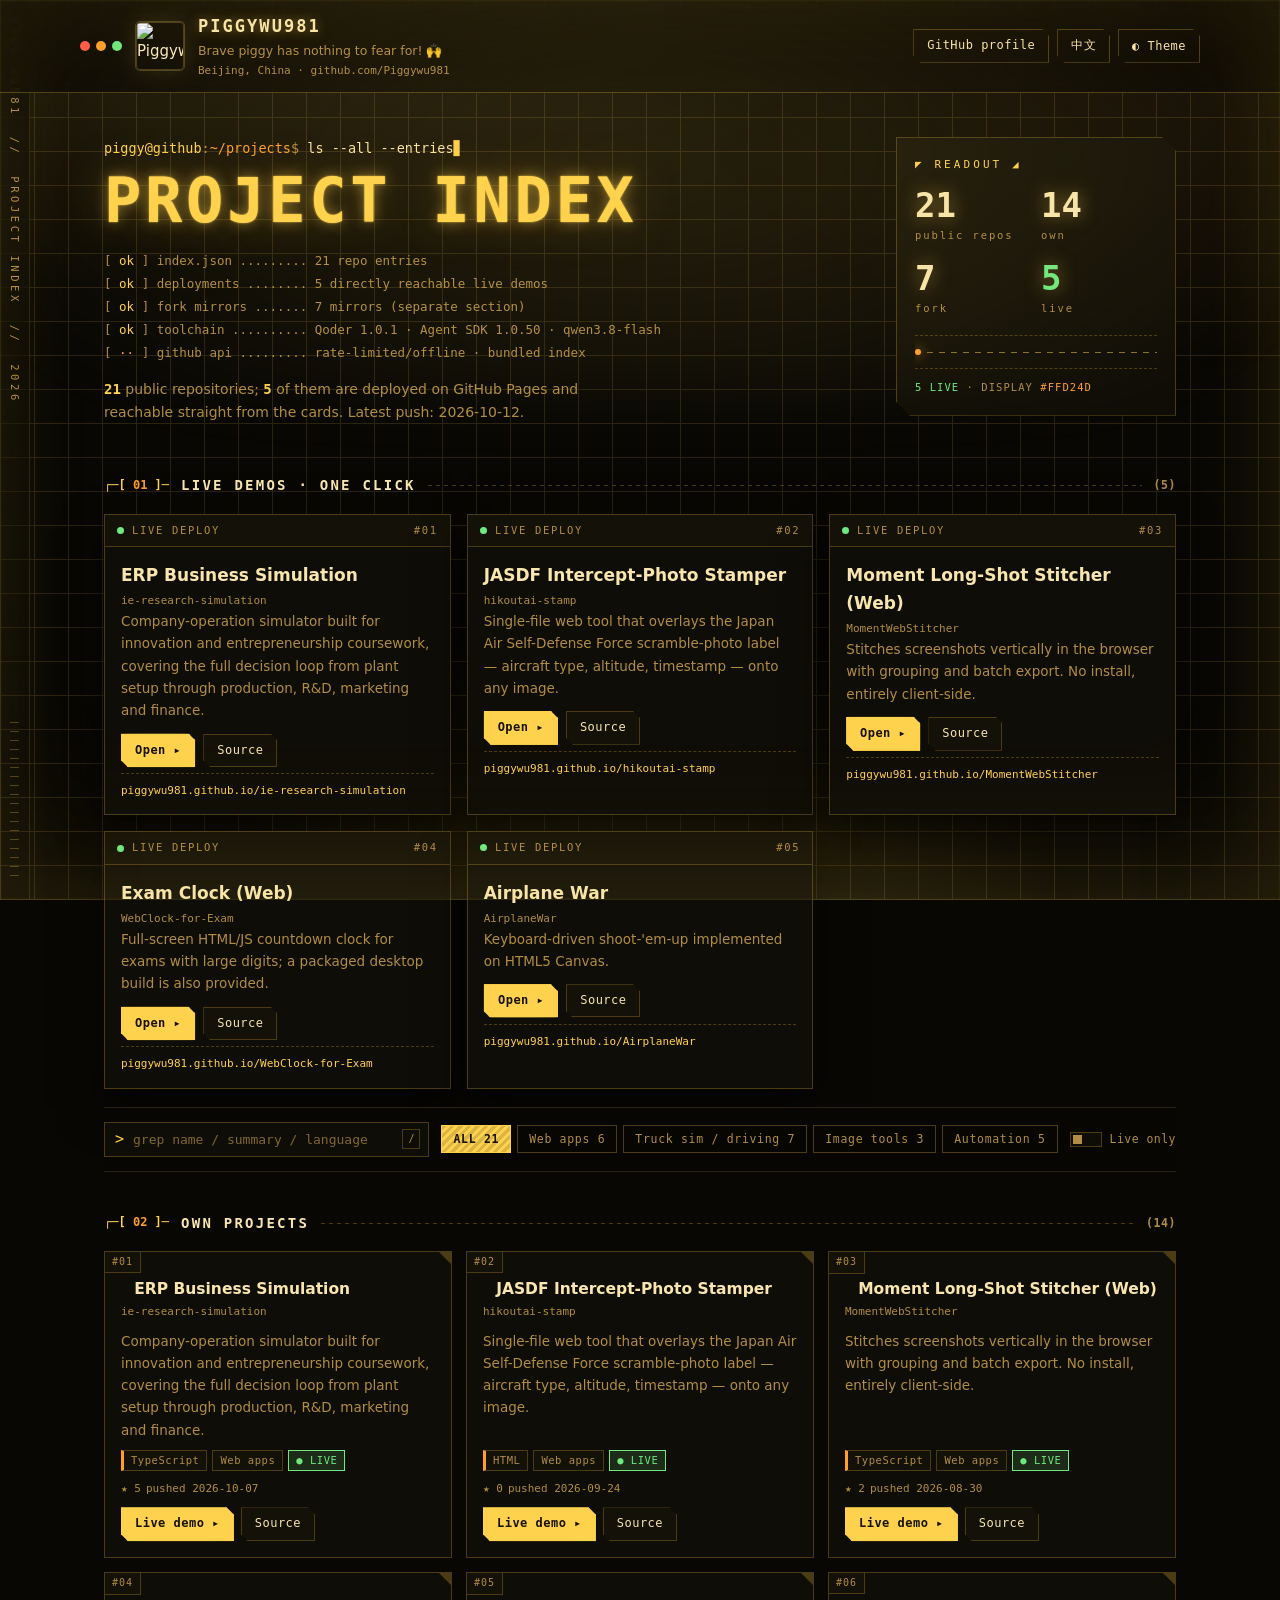
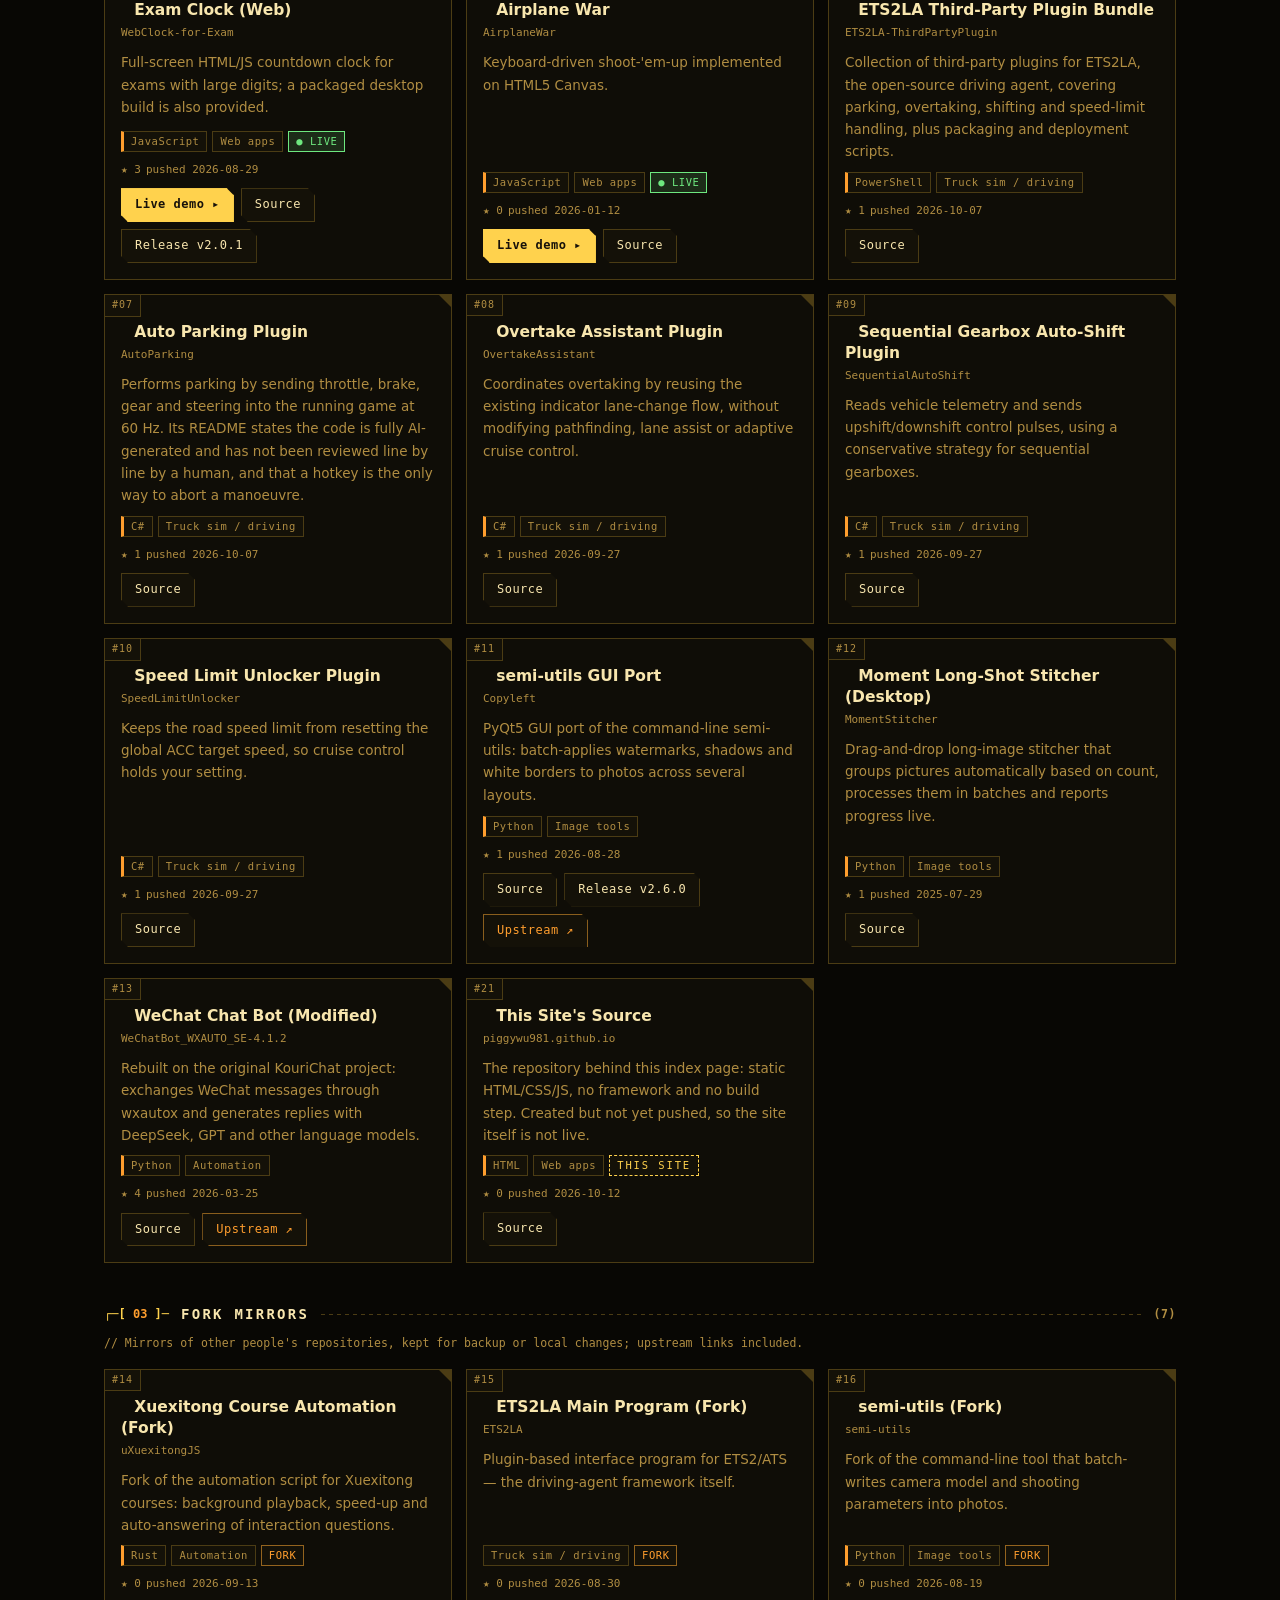
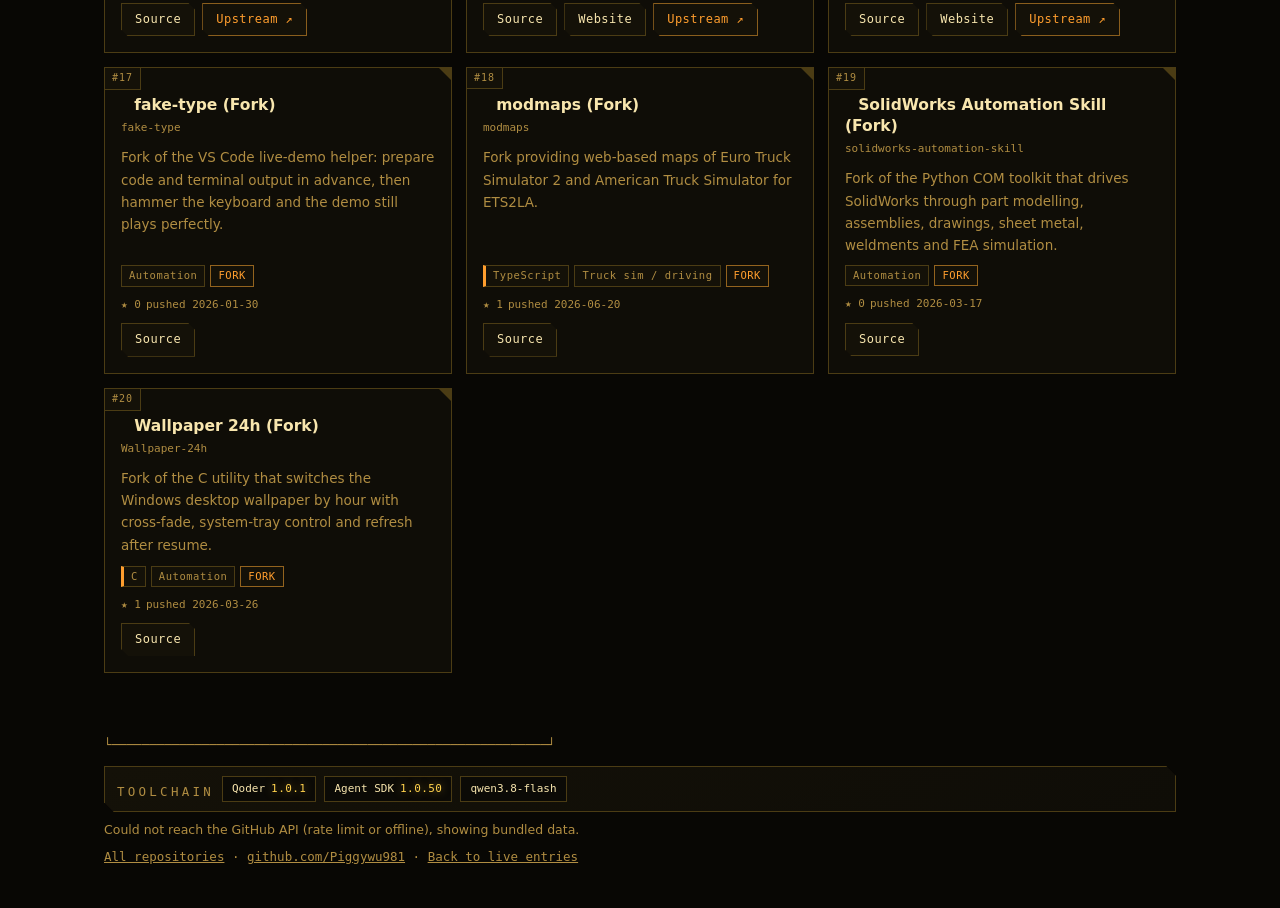
==== index.html @ a6514dde "feat: bilingual project index site for all public repos The GitHub Pages user site was empty, so vis" ====
<!DOCTYPE html>
<html lang="en" data-theme="dark">
<head>
<meta charset="utf-8">
<meta name="viewport" content="width=device-width, initial-scale=1">
<title>Piggywu981 · Project Index</title>
<meta name="description" content="Every public project by Piggywu981 in one place: live demos, source and downloads.">
<meta name="color-scheme" content="dark light">
<link rel="icon" href="data:image/svg+xml,<svg xmlns='http://www.w3.org/2000/svg' viewBox='0 0 32 32'><rect width='32' height='32' fill='%23080704'/><text x='4' y='23' font-size='20' fill='%23ffd24d' font-family='monospace'>%3E_%3C/text></svg>">
<link rel="stylesheet" href="assets/style.css">
</head>
<body>
<div class="el" aria-hidden="true">
  <span class="el-edge"></span>
  <span class="el-bloom"></span>
</div>

<div class="rail" aria-hidden="true">
  <span class="rail-text">PIGGYWU981&nbsp;&nbsp;//&nbsp;&nbsp;PROJECT&nbsp;INDEX&nbsp;&nbsp;//&nbsp;&nbsp;2026</span>
  <span class="rail-ticks"></span>
</div>

<header class="topbar">
  <div class="wrap topbar-inner">
    <span class="chrome" aria-hidden="true"><i></i><i></i><i></i></span>
    <img class="avatar" src="https://avatars.githubusercontent.com/u/67211263?v=4" alt="Piggywu981" width="48" height="48">
    <div class="idblock">
      <h1>Piggywu981</h1>
      <p class="bio">Brave piggy has nothing to fear for! 🙌</p>
      <p class="meta-line" id="profile-meta" data-i18n="metaLine">Beijing, China · github.com/Piggywu981</p>
    </div>
    <div class="actions">
      <a class="btn btn-ghost" href="https://github.com/Piggywu981" target="_blank" rel="noopener" data-i18n="github">GitHub profile</a>
      <button id="lang-toggle" class="btn btn-ghost" type="button" lang="zh" aria-label="切换到中文">中文</button>
      <button id="theme-toggle" class="btn btn-ghost" type="button" data-i18n="themeBtn" data-i18n-al="themeBtnAl" aria-label="Toggle light or dark theme">◐ Theme</button>
    </div>
  </div>
</header>

<main class="wrap">
  <section class="hero" aria-label="Overview">
    <div class="hero-left">
      <p class="prompt"><span class="user">piggy@github</span><span class="sep">:</span><span class="path">~/projects</span><span class="dollar">$</span> <span class="typed">ls --all --entries</span><span class="caret" aria-hidden="true">▊</span></p>
      <h2 class="wordmark">PROJECT INDEX</h2>
      <pre class="bootlog" id="bootlog" role="status" aria-live="polite">[ ok ] index.json ......... 21 repo entries
[ ok ] deployments ........ 5 directly reachable live demos
[ ok ] fork mirrors ....... 7 mirrors (separate section)
[ ok ] toolchain .......... —
[ ·· ] github api ......... syncing</pre>
      <p class="hero-stats" id="hero-stats"></p>
    </div>

    <aside class="panel readout" aria-label="Readout">
      <p class="panel-title" data-i18n="readoutTitle">◤ READOUT ◢</p>
      <div class="rd-grid">
        <div class="rd"><b data-stat="total">0</b><span data-i18n="rd.total">public repos</span></div>
        <div class="rd"><b data-stat="own">0</b><span data-i18n="rd.own">own</span></div>
        <div class="rd"><b data-stat="fork">0</b><span data-i18n="rd.fork">fork</span></div>
        <div class="rd rd-live"><b data-stat="live">0</b><span data-i18n="rd.live">live</span></div>
      </div>
      <div class="scope" aria-hidden="true"><span class="scope-line"></span><span class="scope-dot"></span></div>
      <p class="panel-foot"><span id="live-label">5 LIVE</span> · <span data-i18n="panelFootColor">DISPLAY</span> <span class="amber">#FFD24D</span></p>
    </aside>
  </section>

  <section id="live-section" aria-labelledby="live-title">
    <h2 id="live-title" class="section-title"><span class="frame">┌─[ <b>01</b> ]─</span><span class="sec-name" data-i18n="sections.live">Live demos · one click</span><span class="rule"></span><span class="count" id="live-count"></span></h2>
    <div class="live-grid" id="live-grid"></div>
  </section>

  <nav class="toolbar" aria-label="Filters" data-i18n-al="toolbarAl">
    <div class="searchbox">
      <span class="search-prompt" aria-hidden="true">&gt;</span>
      <input id="search" type="search" data-i18n-ph="searchPh" data-i18n-al="searchAl" placeholder="grep name / summary / language　(press / to focus)" aria-label="Search projects">
      <kbd aria-hidden="true">/</kbd>
    </div>
    <div class="chips" id="chips" role="group" aria-label="Filter by category" data-i18n-al="filterAl"></div>
    <label class="switch">
      <input type="checkbox" id="only-live">
      <span class="track" aria-hidden="true"></span>
      <span data-i18n="onlyLive">Live only</span>
    </label>
  </nav>

  <section id="own-section" aria-labelledby="own-title">
    <h2 id="own-title" class="section-title"><span class="frame">┌─[ <b>02</b> ]─</span><span class="sec-name" data-i18n="sections.own">Own projects</span><span class="rule"></span><span class="count" id="own-count"></span></h2>
    <div class="grid" id="own-grid"></div>
  </section>

  <section id="fork-section" aria-labelledby="fork-title">
    <h2 id="fork-title" class="section-title"><span class="frame">┌─[ <b>03</b> ]─</span><span class="sec-name" data-i18n="sections.fork">Fork mirrors</span><span class="rule"></span><span class="count" id="fork-count"></span></h2>
    <p class="fork-note" data-i18n="forkNote">// Mirrors of other people's repositories, kept for backup or local changes; upstream links included.</p>
    <div class="grid" id="fork-grid"></div>
  </section>

  <p class="empty" id="empty" hidden><span class="fail">exit 1</span> — <span data-i18n="empty">No project matches. Try another keyword.</span></p>
</main>

<footer class="foot">
  <div class="wrap">
    <p class="foot-rule" aria-hidden="true">└──────────────────────────────────────────────────────────┘</p>
    <div class="plate" id="toolchain" aria-label="Tooling and model versions for this page" data-i18n-al="foot.syncAl"></div>
    <p id="sync-state" data-i18n="syncLine.idle">Project data ships inside the page; on load it tries to refresh stars and push dates from the GitHub API.</p>
    <p class="foot-links">
      <a href="https://github.com/Piggywu981?tab=repositories" target="_blank" rel="noopener" data-i18n="links.allRepos">All repositories</a> ·
      <a href="https://github.com/Piggywu981" target="_blank" rel="noopener">github.com/Piggywu981</a> ·
      <a href="#live-section" data-i18n="links.top">Back to live entries</a>
    </p>
  </div>
</footer>

<script src="assets/projects.js"></script>
<script src="assets/i18n.js"></script>
<script src="assets/app.js"></script>
</body>
</html>
---- assets/style.css ----
/* ============================================================
   PROJECT INDEX — EL panel + HP 37900D 仪器黄
   暗底高饱和黄读数、边缘漏光、逆变器闪烁；橙为告警、绿仅标 LIVE
   ============================================================ */

:root[data-theme="dark"] {
  --bg: #080704;
  --bg-2: #0b0a06;
  --surface: #0f0d07;
  --surface-2: #141108;
  --line: #4b3c14;
  --line-soft: #2a2210;
  --text: #f8e6ae;
  --muted: #b08d42;
  --phos: #ffd24d;
  --phos-ink: #17110a;
  --phos-dim: rgba(255, 210, 77, .13);
  --phos-glow: rgba(255, 210, 77, .5);
  --amber: #ff9e2e;
  --live: #6ee87f;
  --rose: #ff5a4a;
  --shadow: 0 18px 40px rgba(0, 0, 0, .6);
}

:root[data-theme="light"] {
  --bg: #f2eddd;
  --bg-2: #eae3cd;
  --surface: #faf6ea;
  --surface-2: #f2ecdb;
  --line: #d3c49a;
  --line-soft: #e0d6b8;
  --text: #241d08;
  --muted: #6b5c26;
  --phos: #7a5a00;
  --phos-ink: #fffbef;
  --phos-dim: rgba(122, 90, 0, .13);
  --phos-glow: rgba(122, 90, 0, .16);
  --amber: #8a4c00;
  --live: #14603a;
  --rose: #a3271b;
  --shadow: 0 12px 26px rgba(110, 90, 30, .14);
}

:root {
  --mono: "Cascadia Mono", "Cascadia Code", ui-monospace, Consolas, "DejaVu Sans Mono", "Sarasa Mono SC", "Courier New", monospace;
  --sans: "Segoe UI", "PingFang SC", "Hiragino Sans GB", "Microsoft YaHei", system-ui, sans-serif;
}

* { box-sizing: border-box; }

html { scroll-behavior: smooth; }

body {
  margin: 0;
  font-family: var(--sans);
  font-size: 15px;
  line-height: 1.65;
  color: var(--text);
  background-color: var(--bg);
  background-image:
    repeating-linear-gradient(0deg, var(--line-soft) 0 1px, transparent 1px 34px),
    repeating-linear-gradient(90deg, var(--line-soft) 0 1px, transparent 1px 34px);
  background-attachment: fixed;
  -webkit-font-smoothing: antialiased;
}

/* EL 背光板：整片均匀冷光，带逆变器特有的极慢明暗呼吸 */
body::before {
  content: ""; position: fixed; inset: 0; z-index: -1; pointer-events: none;
  background:
    radial-gradient(1000px 560px at 14% -10%, var(--phos-dim), transparent 70%),
    radial-gradient(760px 460px at 94% 6%, rgba(255, 157, 60, .06), transparent 70%),
    radial-gradient(620px 520px at 50% 108%, var(--phos-dim), transparent 72%);
  animation: hum 6.5s ease-in-out infinite;
}

@keyframes hum { 0%, 100% { opacity: .82; } 50% { opacity: 1; } }

::selection { background: var(--phos); color: var(--phos-ink); }

::-webkit-scrollbar { width: 11px; height: 11px; }
::-webkit-scrollbar-track { background: var(--bg-2); }
::-webkit-scrollbar-thumb { background: var(--line); border: 2px solid var(--bg-2); }
::-webkit-scrollbar-thumb:hover { background: var(--phos); }

.wrap { max-width: 1120px; margin: 0 auto; padding: 0 24px; }
a { color: inherit; }

/* ---------------- EL panel overlay ---------------- */
/* 没有扫描线：EL 是一整片均匀背光，光只从边缘漏出来 */
.el { position: fixed; inset: 0; z-index: 90; pointer-events: none; }
.el-edge {
  position: absolute; inset: 0;
  box-shadow:
    inset 0 0 100px rgba(255, 210, 77, .09),
    inset 0 0 3px rgba(255, 210, 77, .16),
    inset 0 -70px 120px rgba(255, 210, 77, .05);
}
.el-bloom {
  position: absolute; left: -20%; right: -20%; top: -10%; height: 55vh;
  background: radial-gradient(60% 100% at 50% 50%, var(--phos-dim), transparent 70%);
  filter: blur(30px);
  animation: bloom 11s ease-in-out infinite;
}
:root[data-theme="light"] .el-edge { box-shadow: inset 0 0 90px rgba(122, 90, 0, .06); }
:root[data-theme="light"] .el-bloom { opacity: .5; }

@keyframes bloom {
  0% { transform: translateX(-12%); opacity: .5; }
  50% { transform: translateX(12%); opacity: 1; }
  100% { transform: translateX(-12%); opacity: .5; }
}

/* ---------------- left rail ---------------- */
.rail {
  position: fixed; left: 0; top: 0; bottom: 0; width: 30px; z-index: 4;
  display: flex; flex-direction: column; align-items: center; justify-content: space-between;
  padding: 18px 0; border-right: 1px solid var(--line-soft);
  background: linear-gradient(180deg, var(--bg-2), transparent);
}
.rail-text {
  writing-mode: vertical-rl; text-orientation: mixed;
  font-family: var(--mono); font-size: 10.5px; letter-spacing: .34em;
  color: var(--muted); text-transform: uppercase;
}
.rail-ticks {
  width: 9px; height: 160px;
  background: repeating-linear-gradient(180deg, var(--line) 0 1px, transparent 1px 9px);
}
@media (max-width: 1180px) { .rail { display: none; } }

/* ---------------- topbar ---------------- */
.topbar {
  position: sticky; top: 0; z-index: 20;
  border-bottom: 1px solid var(--line);
  background: color-mix(in srgb, var(--bg) 78%, transparent);
  backdrop-filter: blur(12px) saturate(1.3);
}
.topbar-inner { display: flex; align-items: center; gap: 14px; padding: 12px 0; }

.chrome { display: flex; gap: 6px; align-items: center; }
.chrome i { width: 10px; height: 10px; border-radius: 50%; background: var(--line); }
.chrome i:nth-child(1) { background: var(--rose); }
.chrome i:nth-child(2) { background: var(--amber); }
.chrome i:nth-child(3) { background: var(--live); }

.avatar {
  border-radius: 4px; border: 1px solid var(--line);
  filter: saturate(.8) contrast(1.05);
}
:root[data-theme="dark"] .avatar { box-shadow: 0 0 0 1px rgba(255, 210, 77, .22), 0 0 20px rgba(255, 210, 77, .15); }

.idblock { flex: 1; min-width: 0; }
.idblock h1 {
  margin: 0; font-family: var(--mono); font-size: 17px; letter-spacing: .12em; text-transform: uppercase;
}
:root[data-theme="dark"] .idblock h1 { text-shadow: 0 0 12px var(--phos-glow); }
.bio { margin: 1px 0 0; font-size: 12.5px; color: var(--muted); }
.meta-line { margin: 0; font-family: var(--mono); font-size: 11px; color: var(--muted); }
.actions { display: flex; gap: 8px; flex-shrink: 0; }

/* ---------------- hero ---------------- */
.hero {
  display: grid; grid-template-columns: 1fr 280px; gap: 28px; align-items: start;
  padding: 44px 0 10px;
}
.prompt { margin: 0 0 12px; font-family: var(--mono); font-size: 13.5px; color: var(--muted); }
.prompt .user { color: var(--phos); }
.prompt .path { color: var(--amber); }
.prompt .dollar { color: var(--muted); }
.prompt .typed {
  display: inline-block; color: var(--text); overflow: hidden; white-space: nowrap;
  /* inline-block + overflow:hidden 会以下外边距边作基线，整块被抬高；盒高正好等于 line-height，
     用 bottom 对齐行盒底边即可与前后片段同高 */
  vertical-align: bottom;
  animation: type 1.1s steps(18, end) .2s both;
}
.caret { color: var(--phos); animation: blink 1s steps(2, start) infinite; }

/* 18 = "ls --all --entries" 的字符数；改文案要同步改这里和 steps() */
@keyframes type { from { width: 0; } to { width: 18ch; } }
@keyframes blink { to { visibility: hidden; } }

.wordmark {
  position: relative; margin: 0 0 18px; display: inline-block;
  font-family: var(--mono); font-weight: 700;
  font-size: clamp(30px, 6.4vw, 62px); line-height: .96; letter-spacing: .06em;
  text-transform: uppercase; color: var(--phos);
}
/* EL 背光不产生 RGB 色散：只有一层向外衰减的冷光晕 + 逆变器闪烁 */
:root[data-theme="dark"] .wordmark {
  text-shadow: 0 0 2px rgba(255, 210, 77, .85), 0 0 14px var(--phos-glow), 0 0 46px rgba(255, 210, 77, .3), 0 0 90px rgba(255, 210, 77, .15);
  animation: el-flicker 9s steps(1, end) infinite;
}
:root[data-theme="light"] .wordmark { color: var(--phos); text-shadow: none; }

@keyframes el-flicker {
  0%, 100% { opacity: 1; }
  61% { opacity: .94; }
  62% { opacity: 1; }
  78% { opacity: .87; }
  78.6% { opacity: 1; }
}

.bootlog {
  margin: 0 0 14px; font-family: var(--mono); font-size: 12.5px; line-height: 1.85;
  color: var(--muted); white-space: pre-wrap;
  animation: bootmask 1.5s steps(6, end) .1s both;
}
@keyframes bootmask { from { clip-path: inset(0 0 100% 0); } to { clip-path: inset(0 0 0 0); } }
/* 仪器语义：正常态走主迹线黄，进行中/待判定才用橙，告警用红 */
.ok { color: var(--phos); }
.run { color: var(--amber); }
.fail { color: var(--rose); }
.amber { color: var(--amber); }

.hero-stats { margin: 0; font-size: 14px; color: var(--muted); max-width: 58ch; }
.hero-stats strong { color: var(--phos); font-family: var(--mono); }

/* ---------------- readout panel ---------------- */
.panel {
  position: relative; padding: 18px; border: 1px solid var(--line);
  background: linear-gradient(165deg, var(--surface-2), var(--surface));
  clip-path: polygon(0 0, calc(100% - 14px) 0, 100% 14px, 100% 100%, 14px 100%, 0 calc(100% - 14px));
}
.panel-title {
  margin: 0 0 14px; font-family: var(--mono); font-size: 11px; letter-spacing: .28em;
  color: var(--phos); text-transform: uppercase;
}
.rd-grid { display: grid; grid-template-columns: 1fr 1fr; gap: 14px 10px; }
.rd { text-align: left; }
.rd b {
  display: block; font-family: var(--mono); font-weight: 700; font-size: 34px; line-height: 1;
  color: var(--text); font-variant-numeric: tabular-nums;
}
:root[data-theme="dark"] .rd b { text-shadow: 0 0 18px var(--phos-glow); }
.rd span { font-family: var(--mono); font-size: 10.5px; letter-spacing: .18em; color: var(--muted); }
.rd-live b { color: var(--live); }

.scope { position: relative; height: 34px; margin: 16px 0 10px; border-block: 1px dashed var(--line); overflow: hidden; }
.scope-line {
  position: absolute; left: 0; right: 0; top: 50%; height: 1px;
  background: repeating-linear-gradient(90deg, var(--phos) 0 6px, transparent 6px 12px);
  opacity: .5;
}
.scope-dot {
  position: absolute; top: 50%; left: 0; width: 6px; height: 6px; margin-top: -3px;
  border-radius: 50%; background: var(--amber); box-shadow: 0 0 12px var(--amber);
  animation: trace 3.4s cubic-bezier(.5, 0, .5, 1) infinite;
}
@keyframes trace { 0% { left: 0; } 50% { left: calc(100% - 6px); } 100% { left: 0; } }
.panel-foot { margin: 0; font-family: var(--mono); font-size: 10.5px; letter-spacing: .1em; color: var(--muted); }
#live-label { color: var(--live); }

/* ---------------- section titles ---------------- */
.section-title {
  display: flex; align-items: center; gap: 12px;
  margin: 40px 0 16px; font-family: var(--mono); font-size: 14px; font-weight: 600;
  letter-spacing: .16em; text-transform: uppercase;
}
.frame { color: var(--phos); font-size: 12px; letter-spacing: 0; }
.frame b { color: var(--amber); }
.rule { flex: 1; height: 1px; background: repeating-linear-gradient(90deg, var(--line) 0 4px, transparent 4px 8px); }
.count { color: var(--muted); font-size: 11.5px; letter-spacing: .05em; }
.fork-note { margin: -8px 0 16px; font-family: var(--mono); font-size: 11.5px; color: var(--muted); }

/* ---------------- live cards ---------------- */
.live-grid { display: grid; gap: 16px; grid-template-columns: repeat(auto-fill, minmax(320px, 1fr)); }

.live-card {
  position: relative; display: flex; flex-direction: column;
  border: 1px solid var(--line); background: var(--surface);
  box-shadow: var(--shadow);
  transition: border-color .18s ease, translate .18s ease, box-shadow .18s ease;
}
.live-card:hover { border-color: var(--phos); translate: 0 -3px; box-shadow: 0 0 0 1px var(--phos-dim), 0 20px 44px rgba(0, 0, 0, .5); }
.live-head {
  display: flex; align-items: center; gap: 8px; padding: 7px 12px;
  border-bottom: 1px solid var(--line); background: var(--surface-2);
  font-family: var(--mono); font-size: 10.5px; letter-spacing: .16em; color: var(--muted);
}
.pulse { width: 7px; height: 7px; border-radius: 50%; background: var(--live); box-shadow: 0 0 0 0 rgba(110, 232, 127, .5); animation: pulse 1.6s infinite; }
@keyframes pulse { 70% { box-shadow: 0 0 0 8px rgba(110, 232, 127, 0); } 100% { box-shadow: 0 0 0 0 rgba(110, 232, 127, 0); } }

.live-body { padding: 14px 16px 4px; }
.live-body h3 { margin: 0; font-size: 17px; }
.live-body h3 a { text-decoration: none; }
.live-body h3 a:hover { color: var(--phos); }
.live-actions { display: flex; gap: 8px; flex-wrap: wrap; padding: 8px 16px 6px; }
.slot-live { margin-left: auto; color: var(--muted); }
.live-url {
  align-self: flex-start; margin: 0 16px 14px; padding-top: 8px; width: calc(100% - 32px);
  border-top: 1px dashed var(--line);
  font-family: var(--mono); font-size: 11px; color: var(--phos);
  text-decoration: none; word-break: break-all;
}
.live-url:hover { text-decoration: underline; }

/* ---------------- toolbar ---------------- */
.toolbar {
  position: sticky; top: 74px; z-index: 15;
  display: flex; flex-wrap: wrap; align-items: center; gap: 12px;
  padding: 14px 0; margin-top: 18px;
  background: color-mix(in srgb, var(--bg) 88%, transparent);
  backdrop-filter: blur(10px);
  border-block: 1px solid var(--line-soft);
}
.searchbox { position: relative; flex: 1 1 260px; display: flex; align-items: center; }
.search-prompt { position: absolute; left: 11px; font-family: var(--mono); color: var(--phos); pointer-events: none; }
.searchbox input {
  width: 100%; padding: 9px 40px 9px 28px; font-family: var(--mono); font-size: 13px;
  color: var(--text); background: var(--surface); border: 1px solid var(--line); border-radius: 0;
}
.searchbox input::placeholder { color: var(--muted); opacity: .7; }
.searchbox input:focus { outline: none; border-color: var(--phos); box-shadow: inset 0 0 0 1px var(--phos-dim), 0 0 24px rgba(255, 210, 77, .18); }
.searchbox kbd {
  position: absolute; right: 9px; font-family: var(--mono); font-size: 10px; color: var(--muted);
  border: 1px solid var(--line); padding: 1px 5px;
}

.chips { display: flex; flex-wrap: wrap; gap: 6px; }
.chip {
  font-family: var(--mono); font-size: 11.5px; letter-spacing: .06em; padding: 6px 11px;
  color: var(--muted); background: transparent; border: 1px solid var(--line); cursor: pointer;
  transition: color .15s ease, border-color .15s ease, background .15s ease;
}
.chip:hover { color: var(--phos); border-color: var(--phos); }
.chip.is-on {
  color: var(--phos-ink); background: var(--phos); border-color: var(--phos); font-weight: 700;
  background-image: repeating-linear-gradient(135deg, rgba(0, 0, 0, .14) 0 3px, transparent 3px 6px);
}

.switch { display: inline-flex; align-items: center; gap: 8px; font-family: var(--mono); font-size: 11.5px; color: var(--muted); cursor: pointer; letter-spacing: .04em; }
.switch input { position: absolute; opacity: 0; width: 0; height: 0; }
.track { width: 32px; height: 15px; border: 1px solid var(--line); background: var(--surface); position: relative; flex-shrink: 0; }
.track::after { content: ""; position: absolute; top: 2px; left: 2px; width: 9px; height: 9px; background: var(--muted); transition: transform .16s ease, background .16s ease; }
.switch input:checked + .track { border-color: var(--phos); }
.switch input:checked + .track::after { transform: translateX(17px); background: var(--phos); box-shadow: 0 0 10px var(--phos-glow); }
.switch input:focus-visible + .track { outline: 2px solid var(--phos); outline-offset: 2px; }

/* ---------------- project cards ---------------- */
.grid { display: grid; gap: 14px; grid-template-columns: repeat(auto-fill, minmax(310px, 1fr)); }

.card {
  position: relative; overflow: hidden; display: flex; flex-direction: column; gap: 9px;
  padding: 15px 16px 16px; border: 1px solid var(--line); background: var(--surface);
  transition: border-color .18s ease, translate .18s ease;
}
.card::before {
  content: ""; position: absolute; inset: 0; pointer-events: none; opacity: 0;
  background: radial-gradient(220px 160px at var(--mx, 50%) var(--my, 0%), var(--phos-dim), transparent 68%);
  transition: opacity .2s ease;
}
.card:hover { border-color: var(--phos); translate: 0 -3px; }
.card:hover::before { opacity: 1; }
.card > * { position: relative; }
.card::after {
  content: ""; position: absolute; right: 0; top: 0; width: 0; height: 0;
  border-style: solid; border-width: 0 12px 12px 0;
  border-color: transparent var(--line) transparent transparent;
}

.slot {
  position: absolute; top: 0; left: 0; font-family: var(--mono); font-size: 10px;
  letter-spacing: .1em; color: var(--muted); background: var(--surface-2);
  border-right: 1px solid var(--line); border-bottom: 1px solid var(--line); padding: 2px 7px;
}
.card-top { padding-top: 12px; }
.card-top h3 { margin: 0; font-size: 15.5px; line-height: 1.35; }
.card-top h3::before { content: "▸ "; color: var(--phos); opacity: 0; transition: opacity .15s ease; }
.card:hover .card-top h3::before { opacity: 1; }
.repo-name { margin: 3px 0 0; font-family: var(--mono); font-size: 11px; color: var(--muted); word-break: break-all; }
.summary { margin: 0; font-size: 13.5px; color: var(--muted); flex: 1; }

.tags, .stats { display: flex; flex-wrap: wrap; gap: 5px; }
.tags span {
  font-family: var(--mono); font-size: 10.5px; letter-spacing: .05em; padding: 1px 7px;
  background: var(--surface-2); border: 1px solid var(--line); color: var(--muted);
}
.lang { border-left: 3px solid var(--amber) !important; }
.live-badge { color: var(--live) !important; border-color: var(--live) !important; background: color-mix(in srgb, var(--live) 14%, transparent) !important; }
.fork-badge { color: var(--amber) !important; border-color: color-mix(in srgb, var(--amber) 40%, var(--line)) !important; }
.self-badge { color: var(--phos) !important; border-style: dashed !important; border-color: var(--phos) !important; letter-spacing: .18em !important; }
.stat { font-family: var(--mono); font-size: 11px; color: var(--muted); }

.links { display: flex; flex-wrap: wrap; gap: 7px; }

/* ---------------- buttons ---------------- */
.btn {
  position: relative; font-family: var(--mono); font-size: 12px; letter-spacing: .04em;
  padding: 6px 13px; border: 1px solid var(--line); background: var(--surface-2); color: var(--text);
  text-decoration: none; cursor: pointer; white-space: nowrap;
  clip-path: polygon(0 0, calc(100% - 7px) 0, 100% 7px, 100% 100%, 7px 100%, 0 calc(100% - 7px));
  transition: color .15s ease, border-color .15s ease, background .15s ease, transform .15s ease;
}
.btn:hover { border-color: var(--phos); color: var(--phos); transform: translate(-1px, -1px); }
.btn:active { transform: translate(0, 0); }
.btn-live { background: var(--phos); border-color: var(--phos); color: var(--phos-ink); font-weight: 700; }
.btn-live:hover { color: var(--phos-ink); filter: brightness(1.1); }
:root[data-theme="dark"] .btn-live { box-shadow: 0 0 26px rgba(255, 210, 77, .38), 0 0 6px rgba(255, 210, 77, .55); }
.btn-up { color: var(--amber); border-color: color-mix(in srgb, var(--amber) 35%, var(--line)); }
.btn-ghost { background: transparent; }
:focus-visible { outline: 2px solid var(--phos); outline-offset: 2px; }

.empty { padding: 34px 0 60px; font-family: var(--mono); font-size: 13px; color: var(--muted); }

/* ---------------- footer ---------------- */
.foot { margin-top: 46px; padding: 10px 0 40px; }

/* 仪器铭牌：印刷在面板下方的工具与型号标牌 */
.plate {
  display: flex; flex-wrap: wrap; align-items: center; gap: 8px;
  margin: 10px 0 8px; padding: 9px 12px;
  border: 1px solid var(--line);
  background: linear-gradient(150deg, var(--surface-2), var(--surface));
  clip-path: polygon(0 0, calc(100% - 10px) 0, 100% 10px, 100% 100%, 10px 100%, 0 calc(100% - 10px));
}
.plate-title {
  margin: 0; font-family: var(--mono); font-size: 10px;
  letter-spacing: .26em; text-transform: uppercase; color: var(--muted);
}
.tag {
  display: inline-flex; align-items: baseline; gap: 6px;
  padding: 3px 9px; border: 1px solid var(--line); background: var(--bg-2);
  font-family: var(--mono); font-size: 11px;
}
.tag b { font-weight: 500; color: var(--text); }
.tag i { font-style: normal; color: var(--phos); letter-spacing: .04em; }
:root[data-theme="dark"] .tag i { text-shadow: 0 0 8px var(--phos-glow); }
.foot-rule { margin: 0; font-family: var(--mono); font-size: 11px; color: var(--line); overflow: hidden; white-space: nowrap; }
.foot p { margin: 6px 0 0; font-size: 12.5px; color: var(--muted); }
.foot-links { font-family: var(--mono); font-size: 11.5px; }
.foot-links a:hover { color: var(--phos); }

/* ---------------- reveal on scroll ---------------- */
/* 入场只用 animation，基础状态始终可见；观察器没回调也不会留下透明卡片 */
@keyframes rise {
  from { opacity: 0; transform: translateY(14px); }
  to { opacity: 1; transform: none; }
}
.anim .card.in, .anim .live-card.in {
  animation: rise .5s cubic-bezier(.2, .8, .2, 1) both;
  animation-delay: var(--d, 0ms);
}

/* ---------------- responsive ---------------- */
@media (max-width: 900px) {
  .hero { grid-template-columns: 1fr; }
  .panel { max-width: 420px; }
  .toolbar { position: static; }
}
@media (max-width: 620px) {
  .topbar-inner { flex-wrap: wrap; }
  .chrome, .rail { display: none; }
  .actions { width: 100%; }
  .bootlog { font-size: 11px; }
  .rd-grid { grid-template-columns: repeat(4, 1fr); }
  .rd b { font-size: 22px; }
}

@media (prefers-reduced-motion: reduce) {
  html { scroll-behavior: auto; }
  .scope-dot, .wordmark, .pulse, .caret, .prompt .typed, .bootlog, .el-bloom, body::before { animation: none !important; }
  .el-bloom { display: none; }
  .anim .card, .anim .live-card, .anim .card.in, .anim .live-card.in { animation: none !important; opacity: 1 !important; transform: none !important; }
  .card, .live-card { transition: border-color .01ms, translate .01ms, box-shadow .01ms; }
}
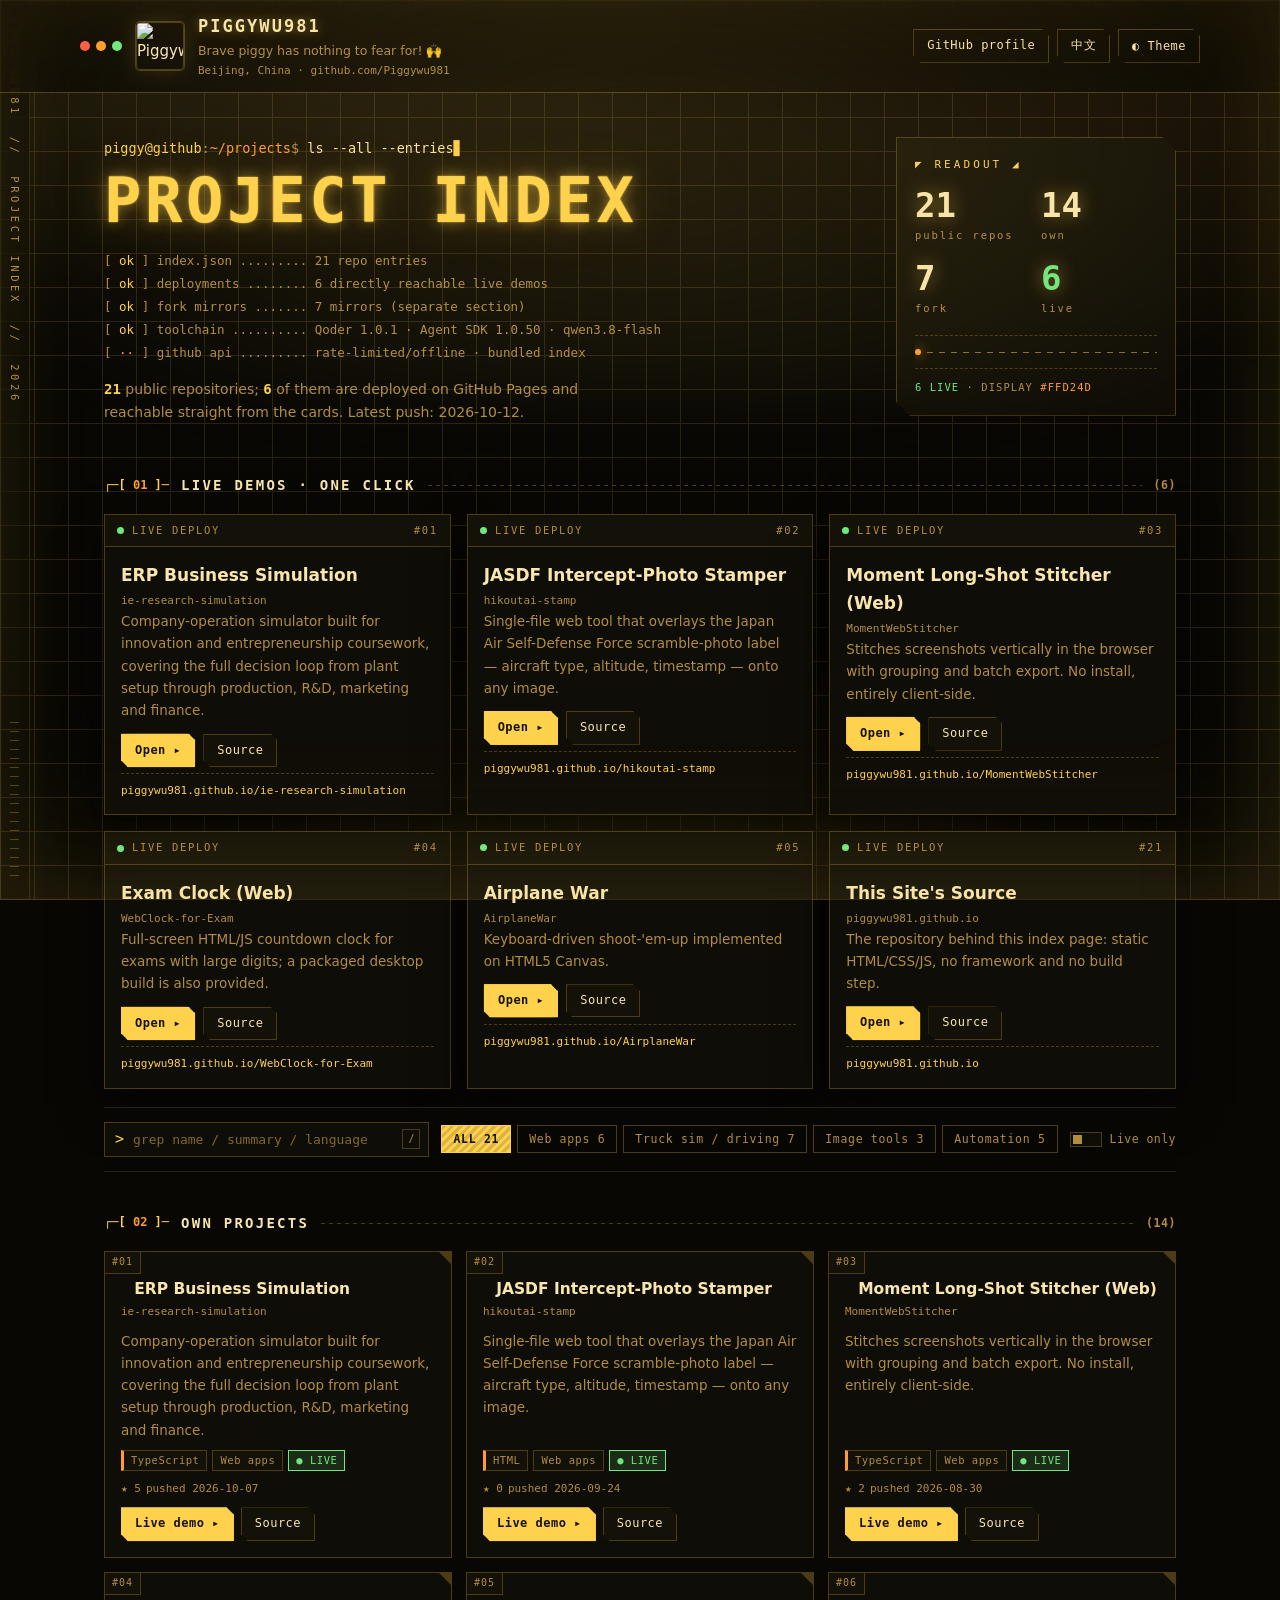
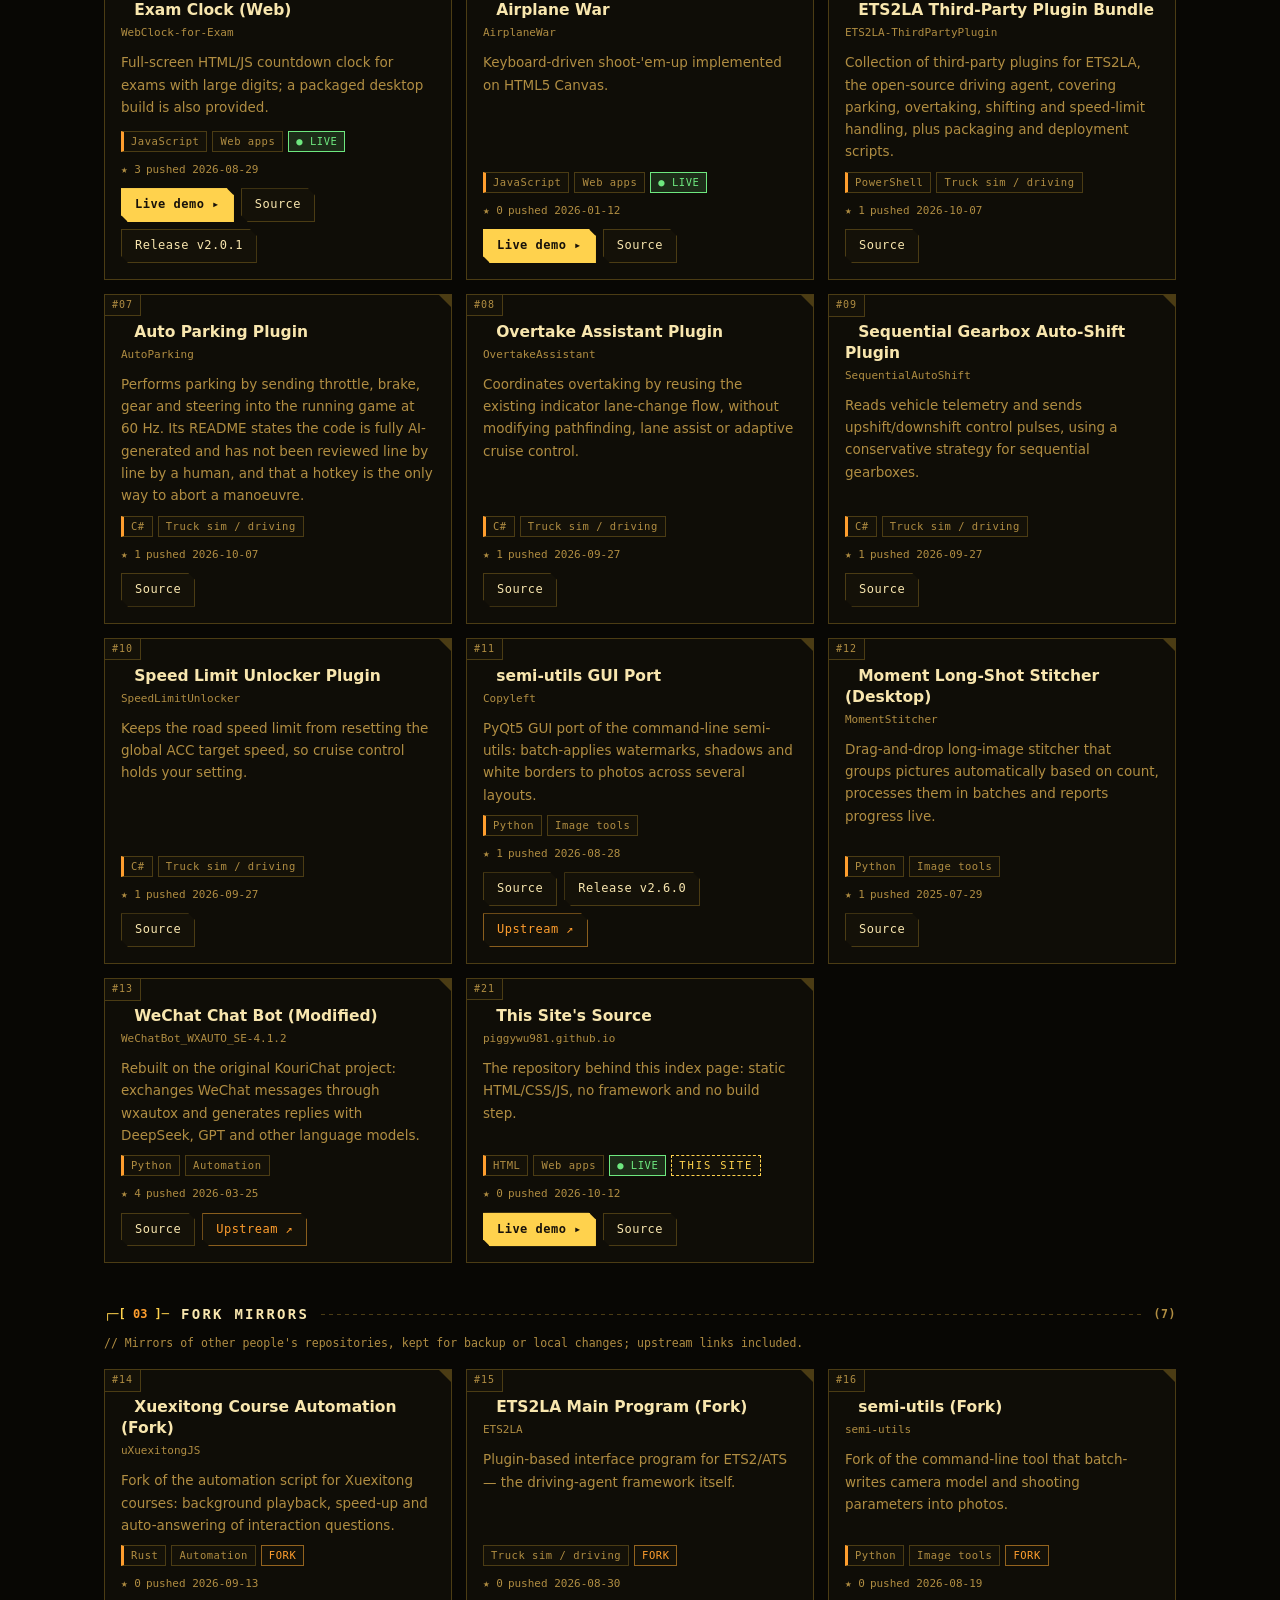
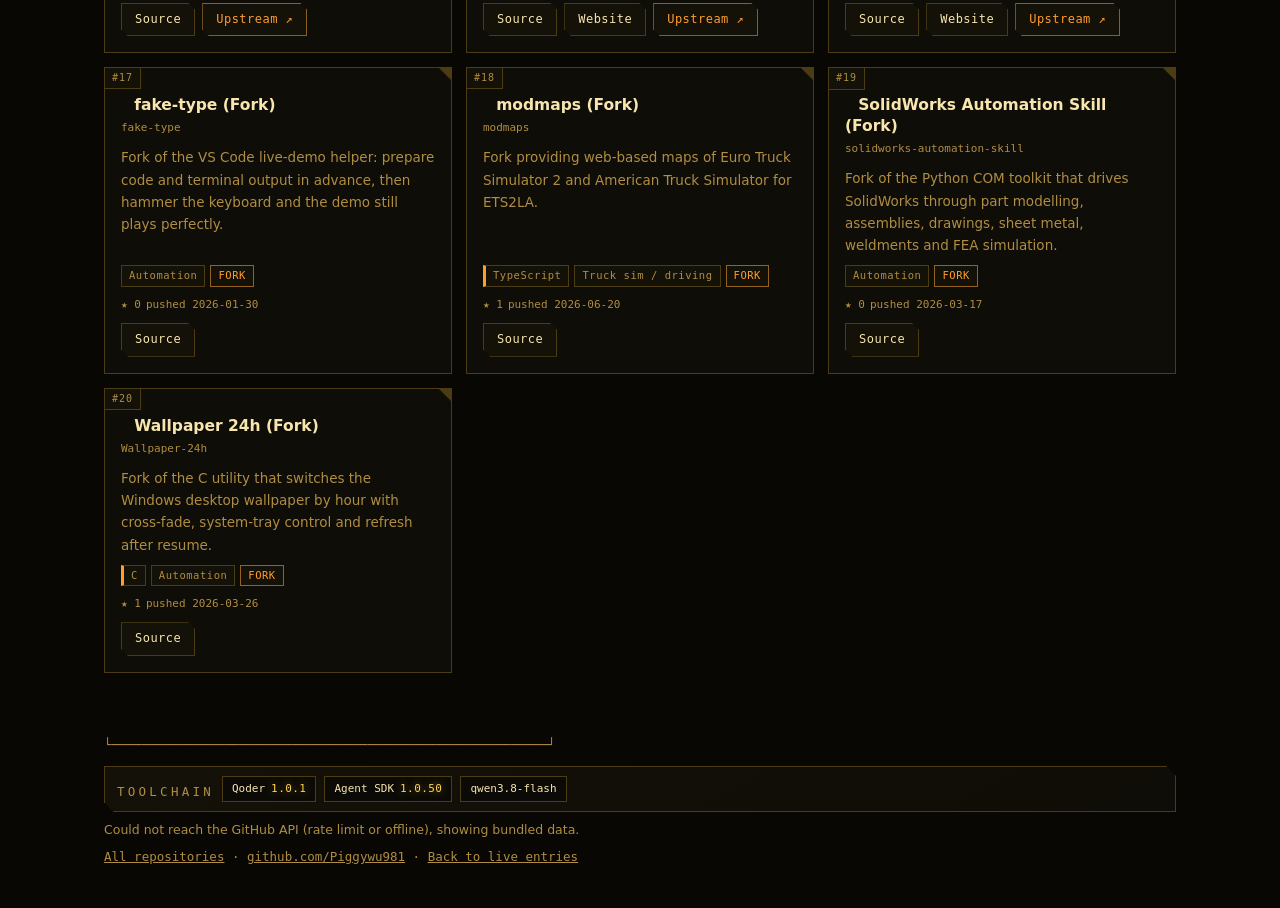
==== commit 65fb201e: "docs: add README and index the site itself as a live entry The Pages deployment now answers 200, so " ====
--- a/index.html
+++ b/index.html
@@ -43,7 +43,7 @@
       <p class="prompt"><span class="user">piggy@github</span><span class="sep">:</span><span class="path">~/projects</span><span class="dollar">$</span> <span class="typed">ls --all --entries</span><span class="caret" aria-hidden="true">▊</span></p>
       <h2 class="wordmark">PROJECT INDEX</h2>
       <pre class="bootlog" id="bootlog" role="status" aria-live="polite">[ ok ] index.json ......... 21 repo entries
-[ ok ] deployments ........ 5 directly reachable live demos
+[ ok ] deployments ........ 6 directly reachable live demos
 [ ok ] fork mirrors ....... 7 mirrors (separate section)
 [ ok ] toolchain .......... —
 [ ·· ] github api ......... syncing</pre>
